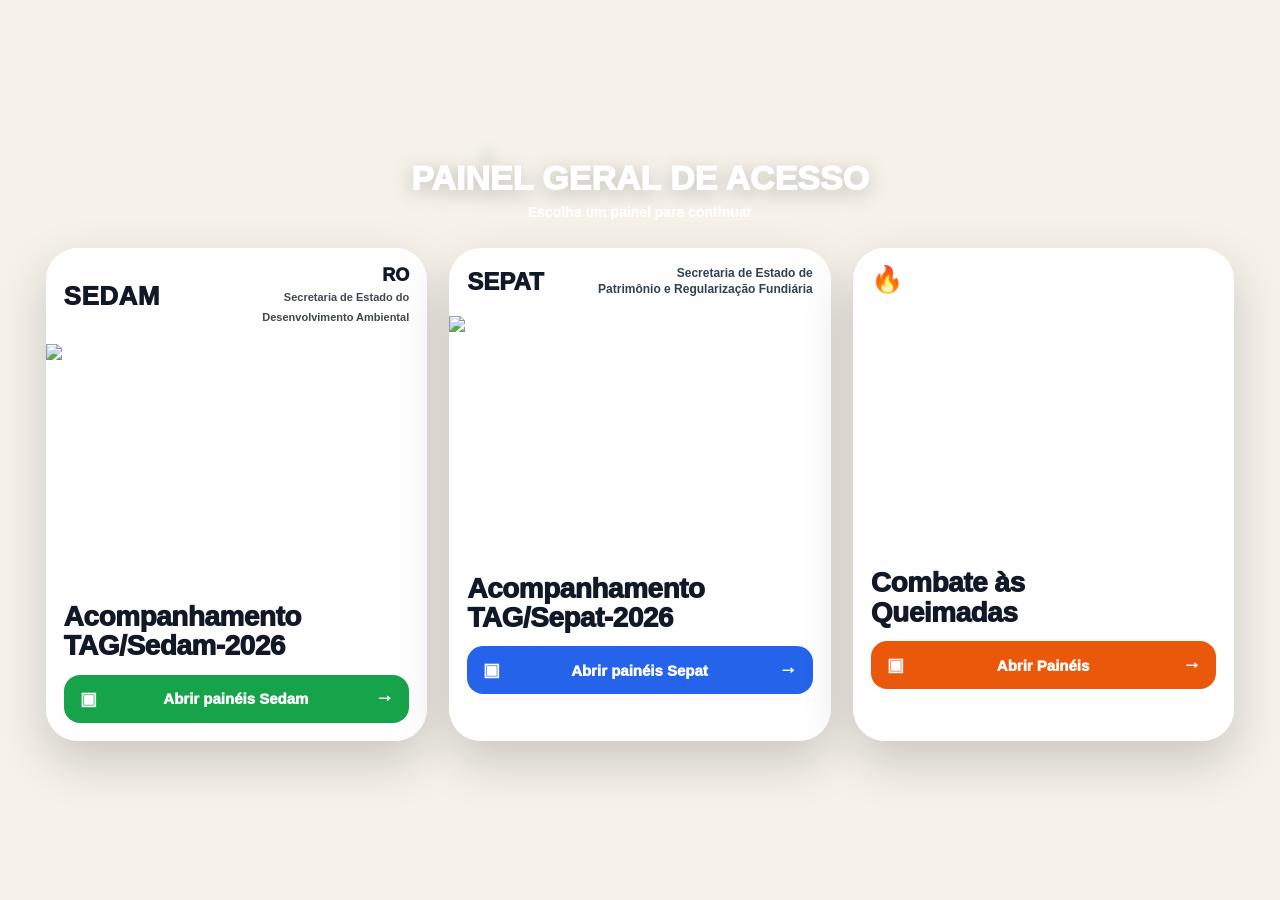
==== index.html @ 01a1ebaf "Update index.html" ====
<!DOCTYPE html>
<html lang="pt-BR">
<head>
<meta charset="UTF-8">
<meta name="viewport" content="width=device-width,initial-scale=1.0">
<link rel="icon" href="data:,">
<title>Painel de Acompanhamento TAGs/Sedam e Sepat 2026</title>
<link rel="icon" href="/tags/assets/bg-monitoramento.png">
<link rel="stylesheet" href="./css/tailwind.min.css">
<link rel="stylesheet" href="./css/style.css?v=6">

<script src="https://cdn.jsdelivr.net/npm/@supabase/supabase-js@2"></script>
<script src="https://cdn.jsdelivr.net/npm/chart.js"></script>
<script src="https://cdnjs.cloudflare.com/ajax/libs/jspdf/2.5.1/jspdf.umd.min.js"></script>
<script src="https://cdnjs.cloudflare.com/ajax/libs/jspdf-autotable/3.5.28/jspdf.plugin.autotable.min.js"></script>
<script src="https://cdn.jsdelivr.net/npm/chartjs-plugin-datalabels@2.0.0"></script>
<script src="config.js"></script>

<link rel="manifest" href="../manifest.json">
<meta name="theme-color" content="#0f172a">
<meta name="mobile-web-app-capable" content="yes">
<meta name="apple-mobile-web-app-capable" content="yes">
<meta name="apple-mobile-web-app-status-bar-style" content="black">
<meta name="apple-mobile-web-app-title" content="Queimadas">
<link rel="apple-touch-icon" href="../img/icon-192.png">
  
</head>
<body class="p-2 md:p-4">
<img src="assets/bandeira-ro.png" id="bandeiraFlutuante">
<!--=========================================================
000 PAINEL GERAL DE ACESSO
=========================================================-->
<section id="painel-geral-acesso" class="painel-geral-acesso">
<div class="painel-geral-overlay"></div>
<div class="painel-geral-conteudo">
<div class="painel-geral-titulo">PAINEL GERAL DE ACESSO</div>
<div class="painel-geral-subtitulo">Escolha um painel para continuar</div>
<div class="painel-geral-grid">
<div class="painel-card painel-card-sedam" onclick="abrirPainelSedam()">
<div class="painel-card-topo painel-topo-sedam">
<div class="painel-logo-texto">SEDAM</div>
<div class="painel-logo-ro">RO<br><span>Secretaria de Estado do<br>Desenvolvimento Ambiental</span></div>
</div>
<div class="painel-card-img">
<img src="assets/sedam-card.png" class="painel-img-unificada">
</div>
<div class="painel-card-base">
<div class="painel-card-titulo sedam-cor">Acompanhamento<br>TAG/Sedam-2026</div>
<button class="painel-card-btn btn-sedam"><span>▣</span><strong>Abrir painéis Sedam</strong><b>→</b></button>
</div>
</div>
<div class="painel-card painel-card-sepat" onclick="abrirPainelSepat()">
<div class="painel-card-topo painel-topo-sepat">
<div class="painel-logo-sepat">SEPAT</div>
<div class="painel-logo-sub">Secretaria de Estado de<br>Patrimônio e Regularização Fundiária</div>
</div>
<div class="painel-card-img">
<img src="assets/sepat-card.png" class="painel-img-unificada">
</div>
<div class="painel-card-base">
<div class="painel-card-titulo sepat-cor">Acompanhamento<br>TAG/Sepat-2026</div>
<button class="painel-card-btn btn-sepat"><span>▣</span><strong>Abrir painéis Sepat</strong><b>→</b></button>
</div>
</div>
<div class="painel-card painel-card-queimadas" onclick="abrirPainelQueimadas()">
<div class="painel-card-topo painel-topo-queimadas">
<div class="painel-logo-fogo">🔥</div>
</div>
<div class="painel-card-img painel-img-queimadas"></div>
<div class="painel-card-base">
<div class="painel-card-titulo queimadas-cor">Combate às<br>Queimadas</div>
<button class="painel-card-btn btn-queimadas"><span>▣</span><strong>Abrir Painéis</strong><b>→</b></button>
</div>
</div>
</div>
</div>
</section>
  
<!-- 001 LOGIN -->
<div id="login-screen" class="min-h-screen flex items-center justify-center">

<div class="login-card-sedam-img">

<img src="assets/sedam-card.png" class="login-img-unificada">

<div class="login-actions-sedam">

<input type="text" id="u" placeholder="Usuário" class="w-full p-3 mb-3 bg-slate-800 rounded-lg text-white text-sm">

<input type="password" id="p" placeholder="Senha" class="w-full p-3 mb-4 bg-slate-800 rounded-lg text-white text-sm">

<button onclick="login()" class="w-full bg-blue-600 hover:bg-blue-700 py-3 rounded-xl font-bold text-sm">
ACESSAR PAINEL
</button>
<button onclick="voltarPainelGeral()" class="w-full bg-slate-700 hover:bg-slate-800 py-3 rounded-xl font-bold text-sm text-white">
← Voltar ao Painel Geral
</button>
</div>

</div>

</div>

<!-- 002 DASHBOARD -->
<div id="dashboard" class="hidden">
<header class="topo-sedam-modern">

<div class="topo-esquerda-sedam">

<div>
<h1 class="titulo-sedam-modern">
Painel de Acompanhamento TAG/Sedam 2026
</h1>

<div id="user-info" class="usuario-sedam-modern"></div>
</div>

</div>

<div class="topo-direita-sedam">

<div class="mini-kpis-sedam">

<div class="mini-kpi-sedam azul">
<span id="topTotalItens">0</span>
<small>ITENS</small>
</div>

<div class="mini-kpi-sedam verde">
<span id="topTotalSubitens">0</span>
<small>SUBITENS</small>
</div>

</div>

<div class="media-topo-sedam">
<div>MÉDIA GERAL TAG</div>
<strong id="total-geral">0%</strong>
</div>

<button id="btnBackupSedam" style="flex-shrink:0" class="btn-topo-sedam hidden" onclick="backupSedam()">
BACKUP Sedam
</button>

<div id="btn-monitoramento" style="display:none;flex-shrink:0">
<a href="https://projetosetags.github.io/tags/monitoramento/monitoramento.html" target="_blank" class="btn-topo-sedam">
<span>📊</span>
<span>Monitoramento</span>
</a>
</div>

<button onclick="logout()" class="btn-topo-sedam sair">
Sair
</button>

</div>

</header>

<!-- 003 MENU -->
<nav class="grid grid-cols-2 sm:grid-cols-2 md:grid-cols-3 lg:grid-cols-4 xl:grid-cols-5 2xl:grid-cols-7 gap-3 mb-4">

<button onclick="switchTab('dashboard')" id="tab-dashboard" class="tab-btn flex flex-col items-center justify-center rounded-2xl p-3 min-h-[82px] bg-white/90 border border-[#e5d6c3] shadow-[0_4px_14px_rgba(0,0,0,0.08)] hover:scale-[1.01] transition-all duration-300">
<div class="text-2xl mb-1">📈</div>
<div class="text-[11px] font-black tracking-wide uppercase text-[#6e5a45] text-center leading-tight">Dashboard</div>
</button>
  
<button onclick="switchTab('resumo')" id="tab-resumo" class="tab-btn tab-active">
<div>📊</div>
<div>Resumo</div>
</button>

<button onclick="switchTab('mensal')" id="tab-mensal" class="tab-btn">
<div>📑</div>
<div>Dados p/Monitoramento</div>
</button>

<button onclick="switchTab('analise')" id="tab-analise" class="tab-btn">
<div>📈</div>
<div>Gráficos</div>
</button>

<button onclick="switchTab('concluidos')" id="tab-concluidos" class="tab-btn">
<div>🏆</div>
<div>100% Cumpridos</div>
</button>

<button id="tab-perfis" onclick="switchTab('perfis')" class="tab-btn hidden">
<div>👥</div>
<div>Perfis Sedam</div>
</button>

<button id="tab-tcero" onclick="switchTab('tcero')" class="tab-btn hidden">
<div>🛡️</div>
<div>Perfis TCE-RO</div>
</button>

<button id="tab-usuarios" onclick="switchTab('usuarios')" class="tab-btn hidden">
<div>👤</div>
<div>Usuários Sedam</div>
</button>

</nav>

<!-- 004 DASHBOARD -->
<div id="view-dashboard" class="tab-view hidden">
<div class="flex justify-end items-center gap-2 mb-4 flex-wrap">
<button onclick="gerarPDFDashboard()" class="text-xs bg-red-600 hover:bg-red-700 text-white px-4 py-2 rounded-2xl font-black shadow inline-flex items-center justify-center">
📄 PDF
</button>
<button id="btnWordDashboard" onclick="gerarWordDashboard()" class="hidden text-xs bg-blue-700 hover:bg-blue-800 text-white px-4 py-2 rounded-2xl font-black shadow inline-flex items-center justify-center">
📝 WORD
</button>
</div>
<div class="grid grid-cols-1 sm:grid-cols-2 md:grid-cols-3 xl:grid-cols-4 2xl:grid-cols-7 gap-3 mb-4">

<div id="cardMediaGeral" class="bg-white/90 rounded-3xl p-5 shadow border border-emerald-100">
<div class="text-[11px] font-black text-slate-500 uppercase tracking-wide">Média Geral</div>
<div id="dashboardMediaGeral" class="text-[46px] font-black text-emerald-500 leading-none mt-1">0%</div>
<div class="text-[12px] font-bold text-slate-600 mt-2">Desempenho consolidado</div>
</div>

<div id="cardTotalItens" class="bg-white/90 rounded-3xl p-5 shadow border border-blue-100">
<div class="text-[11px] font-black text-slate-500 uppercase tracking-wide">Itens</div>
<div id="dashboardTotalItensCard" class="text-[46px] font-black text-blue-500 leading-none mt-1">0</div>
<div class="text-[12px] font-bold text-slate-600 mt-2">Itens monitorados</div>
</div>

<div id="cardTotalSubitens" class="bg-white/90 rounded-3xl p-5 shadow border border-violet-100">
<div class="text-[11px] font-black text-slate-500 uppercase tracking-wide">Subitens</div>
<div id="dashboardTotalSubitensCard" class="text-[46px] font-black text-violet-500 leading-none mt-1">0</div>
<div class="text-[12px] font-bold text-slate-600 mt-2">Subitens cadastrados</div>
</div>

<div id="cardCumpridos" class="bg-white/90 rounded-3xl p-5 shadow border border-green-100">
<div class="text-[11px] font-black text-slate-500 uppercase tracking-wide">100%</div>
<div id="dashboardCumpridos" class="text-[46px] font-black text-green-500 leading-none mt-1">0</div>
<div class="text-[12px] font-bold text-slate-600 mt-2">Cumpridos</div>
</div>

<div id="cardCriticos" class="bg-white/90 rounded-3xl p-5 shadow border border-red-100">
<div class="text-[11px] font-black text-slate-500 uppercase tracking-wide">Críticos</div>
<div id="dashboardCriticos" class="text-[46px] font-black text-red-500 leading-none mt-1">0</div>
<div class="text-[12px] font-bold text-slate-600 mt-2">Abaixo de 30%</div>
</div>

<div id="cardAndamento" class="bg-white/90 rounded-3xl p-5 shadow border border-orange-100">
<div class="text-[11px] font-black text-slate-500 uppercase tracking-wide">Execução</div>
<div id="dashboardAndamento" class="text-[46px] font-black text-orange-500 leading-none mt-1">0</div>
<div class="text-[12px] font-bold text-slate-600 mt-2">Em andamento</div>
</div>

<div id="cardPendentes" class="bg-white/90 rounded-3xl p-5 shadow border border-slate-200">
<div class="text-[11px] font-black text-slate-500 uppercase tracking-wide">Pendentes</div>
<div id="dashPendentes" class="text-[46px] font-black text-slate-400 leading-none mt-1">0</div>
<div class="text-[12px] font-bold text-slate-600 mt-2">Não iniciados</div>
</div>

</div>

<div class="grid grid-cols-1 lg:grid-cols-3 gap-4">

<div class="bg-white/90 rounded-3xl p-5 shadow border border-slate-100">
<div class="flex items-center justify-between mb-3">
<h3 class="text-[13px] font-black uppercase tracking-wide text-slate-700">
Desempenho por Item
</h3>
<div class="text-[10px] font-black text-emerald-500 uppercase">
Atualizado
</div>
</div>
<div class="chart-container">
<canvas id="graficoDashboardItens"></canvas>
</div>
</div>

<div class="bg-white/90 rounded-3xl p-5 shadow border border-slate-100">
<div class="flex items-center justify-between mb-3">
<h3 class="text-[13px] font-black uppercase tracking-wide text-slate-700">
Evolução Mensal
</h3>
<div class="text-[10px] font-black text-blue-500 uppercase">
Média Geral
</div>
</div>
<div class="chart-container">
<canvas id="graficoDashboardLinha"></canvas>
</div>
</div>

<div class="bg-white/90 rounded-3xl p-5 shadow border border-slate-100">
<div class="flex items-center justify-between mb-3">
<h3 class="text-[13px] font-black uppercase tracking-wide text-slate-700">
Distribuição
</h3>
<div class="text-[10px] font-black text-violet-500 uppercase">
Subitens
</div>
</div>
<div class="chart-container">
<canvas id="graficoDashboardPizza"></canvas>
</div>
</div>

</div>

<div class="mt-4 bg-blue-50 border border-blue-200 rounded-2xl p-4 text-[12px] font-semibold text-slate-700 leading-relaxed">
As informações constantes neste painel possuem caráter preliminar e informativo, baseadas nos dados declarados até o momento pelos jurisdicionados envolvidos no monitoramento do TAG SEDAM 2026.
</div>

</div>

<!-- 005 RESUMO -->
<div id="view-resumo" class="tab-view">

<div class="barra-topo-resumo">

<div class="box-pesquisa-resumo">

<input
id="buscaResumo"
type="text"
placeholder="Pesquisar..."
oninput="renderResumo()"
class="input-busca-resumo">

</div>

<div class="acoes-topo-resumo">

<div class="flex flex-wrap gap-2 items-center">

<button
onclick="
window.modoResumo='item';
this.classList.add('ativo-resumo');
document.getElementById('btnModoSubitem').classList.remove('ativo-resumo');
renderResumo();
"
id="btnModoItem"
class="btn-modo-resumo">
ITEM
</button>

<button
onclick="
window.modoResumo='subitem';
this.classList.add('ativo-resumo');
document.getElementById('btnModoItem').classList.remove('ativo-resumo');
renderResumo();
"
id="btnModoSubitem"
class="btn-modo-resumo ativo-resumo">
SUBITEM
</button>

<button
onclick="gerarPDFResumo()"
class="btn-pdf-resumo">
PDF RESUMO
</button>

<button
id="btnWordResumo"
onclick="gerarWordResumo()"
class="btn-word-resumo">
WORD RESUMO
</button>
</div>
<div class="ml-auto flex items-center">
<label class="check-ocultar-resumo">
<input
type="checkbox"
id="ocultar100Resumo"
onchange="toggleOcultarResumo()">
OCULTAR 100%
</label>
</div>
</div>
<div id="cards-container"
class="grid grid-cols-1 sm:grid-cols-2 md:grid-cols-3 lg:grid-cols-4 xl:grid-cols-5 2xl:grid-cols-6 gap-3">
</div>
</div>
</div>

<!-- 006 MONITORAMENTO -->
<div id="view-mensal" class="tab-view hidden">
<div id="view-mensal-filtros" class="flex flex-wrap gap-2 mb-3 items-center justify-between">
<div id="boxModoResumoMensal" class="flex flex-wrap gap-2 items-center">
<button onclick="modoTabela='item';renderTable()" id="btnModoItemMensal" class="text-xs bg-amber-500 hover:bg-amber-400 text-white px-4 py-2 rounded-2xl font-black shadow inline-flex items-center">
ITEM
</button>
<button onclick="modoTabela='subitem';renderTable()" id="btnModoSubitemMensal" class="text-xs bg-blue-500 hover:bg-blue-400 text-white px-4 py-2 rounded-2xl font-black shadow inline-flex items-center">
SUBITEM
</button>
</div>
<div class="flex justify-end items-center gap-2 ml-auto flex-wrap w-full md:w-auto">
<input
id="dataInicioMensal"
type="date"
onchange="aplicarFiltroData()"
class="text-xs bg-white border border-slate-300 text-slate-800 px-4 py-2 rounded-2xl shadow-sm font-bold min-w-[170px]"
>
<input
id="dataFimMensal"
type="date"
onchange="aplicarFiltroData()"
class="text-xs bg-white border border-slate-300 text-slate-800 px-4 py-2 rounded-2xl shadow-sm font-bold min-w-[170px]"
>
<button onclick="gerarPDFMonitoramento()" class="text-xs bg-red-600 hover:bg-red-700 text-white px-4 py-2 rounded-2xl font-black shadow inline-flex items-center justify-center">
📄 PDF
</button>
<button onclick="gerarPDFMonitoramento(true)" class="text-xs bg-emerald-600 hover:bg-emerald-700 text-white px-4 py-2 rounded-2xl font-black shadow inline-flex items-center justify-center">
✅ PDF 100%
</button>
<button id="btnWordMonitoramento" onclick="gerarWordMonitoramento()" class="hidden text-xs bg-blue-700 hover:bg-blue-800 text-white px-4 py-2 rounded-2xl font-black shadow inline-flex items-center justify-center">
📝 WORD
</button>
<button type="button" onclick="toggleOcultarConcluidos()" class="text-xs bg-slate-700 hover:bg-slate-800 text-white px-5 py-2 rounded-2xl font-black shadow inline-flex items-center justify-center whitespace-nowrap min-w-[170px]">
OCULTAR 100%
</button>
<button id="btnOcultarCabecalho" type="button" onclick="toggleCabecalhoMonitoramento()" class="text-xs bg-slate-700 hover:bg-slate-800 text-white px-5 py-2 rounded-2xl font-black shadow inline-flex items-center justify-center">
OCULTAR CABEÇALHO
</button>
<button type="button" onclick="restaurarColunasMonitoramento()" class="text-xs bg-emerald-600 hover:bg-emerald-700 text-white px-5 py-2 rounded-2xl font-black shadow inline-flex items-center justify-center">
RESTAURAR COLUNAS
</button>
</div>
</div>
<button id="btn-voltar" onclick="fecharDrill()" style="display:none" class="mb-2 text-xs bg-red-600 px-2 py-1 rounded">
← VOLTAR
</button>
<div class="bg-slate-900/40 rounded-xl border border-white/5 overflow-x-auto">
<table class="w-full text-left border-collapse min-w-full">
<thead id="theadMonitoramento"></thead>
<tbody id="table-body" class="text-[10px]"></tbody>
</table>
</div>
</div>
<!-- 007 ANALISE -->
<div id="view-analise" class="tab-view hidden">

<select id="tipoGrafico" class="hidden">

<option value="subitem" selected>
POR SUBITEM
</option>

</select>
<div class="flex justify-between items-center mb-3 gap-2 flex-wrap">
<button onclick="gerarPDFGraficos()" class="text-xs bg-red-600 hover:bg-red-700 text-white px-4 py-2 rounded-2xl font-black shadow inline-flex items-center justify-center">
📄 PDF Gráficos
</button>
<button id="btnWordGraficos" onclick="gerarWordGraficos()" class="hidden text-xs bg-blue-700 hover:bg-blue-800 text-white px-4 py-2 rounded-2xl font-black shadow inline-flex items-center justify-center">
📝 WORD Gráficos
</button>
</div>
<div class="grid grid-cols-1 md:grid-cols-2 gap-3 mb-3">
<select id="filtroItem" class="bg-slate-800 p-2 rounded text-sm"></select>
<select id="filtroSubitem" class="bg-slate-800 p-2 rounded text-sm"></select>
</div>

<div class="bg-slate-900/40 p-4 rounded-xl mb-4">

<canvas id="chartMaster"></canvas>

<div id="descSubitem"></div>

</div>

<div id="ranking" class="mt-6 text-xs"></div>

</div>

<!-- 008 CONCLUIDOS -->
<div id="view-concluidos" class="tab-view hidden">
<div class="flex justify-end mb-3 gap-2 flex-wrap">
<button onclick="gerarPDFCumpridos()" class="text-xs bg-red-600 hover:bg-red-700 text-white px-4 py-2 rounded-2xl font-black shadow inline-flex items-center justify-center">
📄 PDF
</button>
<button id="btnWordConcluidos" onclick="gerarWordCumpridos()" class="hidden text-xs bg-blue-700 hover:bg-blue-800 text-white px-4 py-2 rounded-2xl font-black shadow inline-flex items-center justify-center">
📝 WORD
</button>
</div>
<div id="concluidos-container" class="grid grid-cols-2 sm:grid-cols-3 md:grid-cols-4 lg:grid-cols-6 xl:grid-cols-8 2xl:grid-cols-10 gap-2 mb-8"></div>
<div class="bg-slate-900/40 p-6 rounded-xl border border-emerald-500/20">

<h3 style="font-size:22px;font-weight:900;color:#000000;margin-bottom:18px;text-transform:uppercase;">
Descrição das Ações Cumpridas (100%)
</h3>

<div id="concluidos-list" class="space-y-2 text-[10px] text-slate-400"></div>

</div>

</div>

<!-- 010 PERFIS -->
<div id="view-perfis" class="tab-view hidden">
<div id="boxCadastroPerfis" class="hidden flex-wrap gap-2 mb-4 bg-white/70 rounded-3xl p-4 shadow-[0_4px_18px_rgba(0,0,0,.08)]">
<input id="pf_nome" placeholder="Nome Completo" class="px-4 py-3 rounded-2xl border border-slate-200 outline-none text-[13px] font-bold min-w-[240px]">
<input id="pf_user" placeholder="Usuário" class="px-4 py-3 rounded-2xl border border-slate-200 outline-none text-[13px] font-bold min-w-[140px]">
<input id="pf_senha" placeholder="Senha" class="px-4 py-3 rounded-2xl border border-slate-200 outline-none text-[13px] font-bold min-w-[140px]">
<input id="pf_cargo" placeholder="Cargo" class="px-4 py-3 rounded-2xl border border-slate-200 outline-none text-[13px] font-bold min-w-[260px]">

<select id="pf_nivel" class="px-4 py-3 rounded-2xl border border-slate-200 outline-none text-[13px] font-black">
<option value="1">Nível 1</option>
<option value="2">Nível 2</option>
<option value="3">Nível 3</option>
<option value="4" selected>Nível 4</option>
</select>

<button id="btnInserirPerfil" onclick="salvarNovoPerfil()" class="bg-violet-600 hover:bg-violet-700 text-white px-6 py-3 rounded-2xl text-[11px] font-black shadow">
INSERIR
</button>

</div>

<div id="listaPerfis"></div>
</div>

<!-- 011 TCERO -->
<div id="view-tcero" class="tab-view hidden">
<div id="boxCadastroTCERO" class="hidden flex-wrap gap-2 mb-4 bg-white/70 rounded-3xl p-4 shadow-[0_4px_18px_rgba(0,0,0,.08)]">
<input id="tc_nome" placeholder="Nome Completo" class="px-4 py-3 rounded-2xl border border-slate-200 outline-none text-[13px] font-bold min-w-[240px]">
<input id="tc_user" placeholder="Usuário" class="px-4 py-3 rounded-2xl border border-slate-200 outline-none text-[13px] font-bold min-w-[140px]">
<input id="tc_senha" placeholder="Senha" class="px-4 py-3 rounded-2xl border border-slate-200 outline-none text-[13px] font-bold min-w-[140px]">
<input id="tc_cargo" placeholder="Cargo" class="px-4 py-3 rounded-2xl border border-slate-200 outline-none text-[13px] font-bold min-w-[260px]">
<select id="tc_nivel" class="px-4 py-3 rounded-2xl border border-slate-200 outline-none text-[13px] font-black">
<option value="1">Nível 1</option>
<option value="2">Nível 2</option>
<option value="3">Nível 3</option>
<option value="4" selected>Nível 4</option>
</select>

<select id="tc_pdf" class="px-4 py-3 rounded-2xl border border-slate-200 outline-none text-[13px] font-black">
<option value="true">COM PDF</option>
<option value="false">SEM PDF</option>
</select>
<button id="btnInserirTCERO" onclick="salvarNovoTCERO()" class="bg-violet-600 hover:bg-violet-700 text-white px-6 py-3 rounded-2xl text-[11px] font-black shadow">
INSERIR
</button>
</div>
<div id="listaTCERO"></div>
</div>

<!-- 012 USUARIOS -->
<div id="view-usuarios" class="tab-view hidden">
<div id="listaUsuarios"></div>
</div>

</div>

<script src="./js/utils.js"></script>
<script src="./js/sedam-core.js"></script>
<script src="./js/sedam-monitoramento.js"></script>
<script src="./js/sedam-graficos.js"></script>
<script src="./js/sedam-pdf.js"></script>
<script src="./js/tcero.js"></script>

<div id="modalResumo" class="hidden fixed inset-0 z-[9999] bg-black/70 items-center justify-center p-3">
<div class="bg-slate-200 w-full max-w-5xl rounded-3xl overflow-auto max-h-[92vh] shadow-2xl">

<div class="flex items-center justify-between p-4 border-b border-slate-300 sticky top-0 bg-slate-100">
<div class="text-lg font-black text-blue-900">
DETALHAMENTO DO SUBITEM
</div>

<button onclick="fecharModalResumo()" class="bg-red-600 hover:bg-red-700 text-white px-4 py-2 rounded-xl text-xs font-black">
FECHAR
</button>
</div>

<div id="conteudoResumo" class="p-4">
</div>

</div>
</div>

<script>

function aplicarAcessoMonitoramento(){
let btn=document.getElementById('btn-monitoramento')
if(!btn)return
let username=(userP?.username||'').toLowerCase().trim()
let nome=(userP?.nome_completo||'').toLowerCase().trim()
const usuariosPermitidos=[
'manoel',
'jane'
]
const liberado=
usuariosPermitidos.includes(username)||
nome.includes('manoel')||
nome.includes('jane')
if(liberado){
btn.style.display='flex'
btn.style.alignItems='center'
}else{
btn.style.display='none'
}
}


</script>
<script>
if('serviceWorker' in navigator){
navigator.serviceWorker.register('../sw.js');
}
</script>
</body>
</html>
---- css/style.css ----
/*=========================================================
001 BASE GERAL
=========================================================*/
*{box-sizing:border-box}
html,body{margin:0;padding:0;overflow-x:hidden;font-family:'Inter',sans-serif;background:#f5f0e6;color:#000}
body:not(.login-bg){background:#f5f0e6!important}
.hidden{display:none!important}
button,input,select,textarea{font-family:inherit}
canvas{display:block!important;visibility:visible!important;opacity:1!important;max-width:100%!important}
/*=========================================================
002 LOGIN SEDAM
=========================================================*/
body.login-bg{background:url('../assets/portovelho.png') center center/cover no-repeat fixed!important;filter:contrast(1.12) saturate(1.15) brightness(1.02)}
body.login-bg::before{content:"";position:fixed;inset:0;background:linear-gradient(to bottom,rgba(255,255,255,.08),rgba(255,255,255,.14));z-index:0}
#login-screen.hidden,#login-screen[style*="display: none"]{display:none!important;height:0!important;min-height:0!important;padding:0!important;margin:0!important;overflow:hidden!important}
.bg-slate-900\/70{background:rgba(255,255,255,.84)!important;border:1px solid rgba(0,0,0,.08)!important;backdrop-filter:blur(10px)!important;box-shadow:0 10px 40px rgba(0,0,0,.18)!important}
.bg-slate-800{background:#efe5d8!important;color:#4b4038!important}
.text-white,.text-slate-300,.text-blue-400,.text-yellow-400,.text-emerald-400{color:#000!important}
.border-white\/10{border-color:rgba(120,102,84,.08)!important}
.border-white\/5{border-color:rgba(120,102,84,.05)!important}
/*=========================================================
003 DASHBOARD BASE
=========================================================*/
#dashboard{position:relative!important;z-index:1!important;width:100%!important;padding:10px!important;overflow:visible!important}
/*=========================================================
004 BANDEIRA FLUTUANTE
=========================================================*/
#bandeiraFlutuante{position:fixed;top:145px;left:50%;width:320px;opacity:.28;z-index:0;pointer-events:none;transform:translateX(-50%);transform-origin:left center;animation:bandeiraRealista 8s ease-in-out infinite;filter:drop-shadow(0 10px 18px rgba(0,0,0,.16))}
body.login-bg #bandeiraFlutuante{display:block!important}
@keyframes bandeiraRealista{
0%{transform:translateX(-50%) perspective(1800px) rotateY(0deg)}
10%{transform:translateX(-50%) perspective(1800px) rotateY(-2deg)}
20%{transform:translateX(-50%) perspective(1800px) rotateY(1.5deg)}
30%{transform:translateX(-50%) perspective(1800px) rotateY(-3deg)}
40%{transform:translateX(-50%) perspective(1800px) rotateY(2deg)}
50%{transform:translateX(-50%) perspective(1800px) rotateY(-2.5deg)}
60%{transform:translateX(-50%) perspective(1800px) rotateY(1.5deg)}
70%{transform:translateX(-50%) perspective(1800px) rotateY(-2deg)}
80%{transform:translateX(-50%) perspective(1800px) rotateY(1deg)}
90%{transform:translateX(-50%) perspective(1800px) rotateY(-1.5deg)}
100%{transform:translateX(-50%) perspective(1800px) rotateY(0deg)}
}
/*=========================================================
005 TOPO SEDAM
=========================================================*/
.topo-sedam-modern{position:sticky;top:0;z-index:50;min-height:84px;padding:14px 22px;display:flex;align-items:center;justify-content:space-between;background:linear-gradient(135deg,#15803d,#22c55e);border-bottom:1px solid rgba(255,255,255,.18);box-shadow:0 12px 30px rgba(22,163,74,.22);color:#fff}
.topo-esquerda-sedam{display:flex;flex-direction:column;justify-content:center}
.titulo-sedam-modern{margin:0;font-size:22px;font-weight:1000;letter-spacing:1px;line-height:1.1;color:#fff}
.usuario-sedam-modern{margin-top:4px;font-size:11px;font-weight:800;color:#fff;opacity:.94;text-transform:uppercase}
.topo-direita-sedam{display:flex;align-items:center;justify-content:flex-end;gap:12px;flex-wrap:nowrap;margin-left:auto}
/*=========================================================
006 MINI KPIS TOPO
=========================================================*/
.mini-kpis-sedam{display:flex;align-items:center;gap:8px;margin-right:12px}
.mini-kpi-sedam{min-width:84px;height:48px;padding:4px 10px;border-radius:14px;display:flex;flex-direction:column;align-items:center;justify-content:center;color:#fff;font-weight:1000;box-shadow:0 6px 18px rgba(0,0,0,.12)}
.mini-kpi-sedam span{font-size:18px;line-height:1;font-weight:1000}
.mini-kpi-sedam small{margin-top:2px;font-size:9px;font-weight:1000;letter-spacing:.5px}
.mini-kpi-sedam.azul{background:linear-gradient(135deg,#2563eb,#38bdf8)}
.mini-kpi-sedam.verde{background:linear-gradient(135deg,#16a34a,#4ade80)}

.media-topo-sedam{display:flex;flex-direction:column;align-items:center;justify-content:center;padding:0 10px}
.media-topo-sedam div{font-size:9px;font-weight:1000;line-height:1;color:#fff}
.media-topo-sedam strong{margin-top:2px;font-size:28px;font-weight:1000;line-height:1;color:#fff}
/*=========================================================
007 BOTÕES TOPO
=========================================================*/
.btn-topo-sedam{height:40px;padding:8px 13px;border-radius:12px;border:1px solid rgba(255,255,255,.45);background:rgba(255,255,255,.14);color:#fff;font-size:11px;font-weight:1000;cursor:pointer;transition:.2s ease;display:flex;align-items:center;justify-content:center;gap:6px;text-decoration:none}
.btn-topo-sedam:hover{background:rgba(255,255,255,.24);transform:translateY(-1px)}
.btn-topo-sedam.sair{background:rgba(127,29,29,.35)}
/*=========================================================
008 TABS NAVEGAÇÃO
=========================================================*/
nav{display:flex!important;flex-wrap:nowrap!important;align-items:center!important;justify-content:space-between!important;gap:10px!important;overflow-x:auto!important;padding:4px 0!important}
.tab-btn{flex:1 1 0!important;max-width:180px!important;min-width:120px!important;min-height:68px!important;padding:.65rem!important;border-radius:18px!important;border:1px solid rgba(255,255,255,.55)!important;background:rgba(255,255,255,.88)!important;color:#6e563d!important;font-size:.68rem!important;font-weight:900!important;text-transform:uppercase!important;display:flex!important;flex-direction:column!important;align-items:center!important;justify-content:center!important;gap:3px!important;position:relative!important;overflow:hidden!important;backdrop-filter:blur(18px)!important;box-shadow:0 4px 12px rgba(0,0,0,.06)!important;transition:.22s ease!important}
.tab-btn:hover{transform:translateY(-2px)!important;box-shadow:0 10px 20px rgba(15,23,42,.10)!important}
.tab-btn::before{content:"";position:absolute;top:0;left:0;width:100%;height:48%;background:linear-gradient(to bottom,rgba(255,255,255,.42),transparent)}
.tab-btn div:first-child{font-size:18px!important;line-height:1!important}
.tab-btn div:last-child{font-size:9px!important;font-weight:900!important;line-height:1!important;color:#6b5338!important;text-align:center!important}
.tab-active{background:linear-gradient(180deg,rgba(255,248,238,.98),rgba(239,223,198,.94))!important;color:#8a6230!important;border:1px solid rgba(205,164,104,.42)!important;box-shadow:0 12px 24px rgba(176,128,64,.14)!important;transform:translateY(-1px)!important}
/*=========================================================
009 DASHBOARD KPIS
=========================================================*/
#view-dashboard{width:100%;max-width:100%;padding:10px 14px 20px 14px;overflow-x:hidden}
#view-dashboard .grid{gap:14px!important}
#view-dashboard .bg-white\/80,#view-dashboard .bg-white{background:rgba(255,255,255,.82)!important;border:1px solid rgba(0,0,0,.05)!important;border-radius:22px!important;box-shadow:0 4px 18px rgba(0,0,0,.06)!important;backdrop-filter:blur(10px)!important}
#view-dashboard h2{font-size:28px!important;font-weight:900!important;color:#0f172a!important;line-height:1!important}
#view-dashboard h3{margin-bottom:10px!important;font-size:14px!important;font-weight:900!important;text-transform:uppercase!important;color:#111827!important;line-height:1.1!important}

.card-kpi{display:flex!important;align-items:center!important;justify-content:space-between!important;min-height:110px!important;padding:18px!important;background:#fff!important;border-radius:22px!important;border:1px solid rgba(0,0,0,.05)!important;box-shadow:0 4px 18px rgba(0,0,0,.05)!important}
.card-kpi .icone{width:54px!important;height:54px!important;border-radius:16px!important;display:flex!important;align-items:center!important;justify-content:center!important;font-size:24px!important;font-weight:900!important}
.card-kpi .valor{font-size:38px!important;font-weight:900!important;line-height:1!important}
.card-kpi .titulo{margin-bottom:6px!important;font-size:13px!important;font-weight:900!important;text-transform:uppercase!important;color:#0f172a!important}
.card-kpi .sub{font-size:11px!important;font-weight:700!important;color:#475569!important}
/*=========================================================
010 GRÁFICOS
=========================================================*/
.tab-content{display:none!important;width:100%!important}
.tab-content.active{display:block!important;width:100%!important;animation:fadePainel .25s ease}

@keyframes fadePainel{
from{opacity:.4;transform:translateY(6px)}
to{opacity:1;transform:translateY(0)}
}

.graficos-grid,.chart-container,.grafico-card,.box-chart{
display:grid!important;
visibility:visible!important;
opacity:1!important;
width:100%!important;
height:260px!important;
min-height:260px!important;
max-height:260px!important;
overflow:visible!important;
position:relative!important;
z-index:1!important;
}

.grafico-card canvas,
.box-chart canvas,
.chart-container canvas,
#graficoResumo,
#graficoMonitoramento,
#graficoGeral,
#graficoLinha,
#graficoPizza,
#graficoBarras{
display:block!important;
visibility:visible!important;
opacity:1!important;
width:100%!important;
height:220px!important;
min-height:220px!important;
max-height:220px!important;
object-fit:contain!important;
}

#analise,
#graficos,
#graficoResumo,
#graficoGeral,
#graficoMonitoramento,
canvas{
display:block!important;
visibility:visible!important;
opacity:1!important;
}

/*=========================================================
011 TABELAS
=========================================================*/
table{
width:100%!important;
border-collapse:collapse!important;
background:#ffffff!important;
border-radius:16px!important;
overflow:hidden!important;
}

th{
background:#f8fafc!important;
color:#0f172a!important;
font-size:11px!important;
font-weight:900!important;
padding:10px 8px!important;
border-bottom:1px solid rgba(0,0,0,.05)!important;
text-transform:uppercase!important;
}

td{
padding:9px 8px!important;
font-size:11px!important;
font-weight:700!important;
color:#1e293b!important;
border-bottom:1px solid rgba(0,0,0,.04)!important;
}

tr{
position:relative!important;
z-index:1!important;
}

.tr-hover:hover{
background:rgba(160,140,120,.08)!important;
}

.row-100{
background:rgba(150,180,140,.15)!important;
color:#4b6b4b!important;
font-weight:700!important;
}

/*=========================================================
012 TDs ESPECÍFICOS
=========================================================*/
.td-mes{
font-size:12px!important;
font-weight:700!important;
text-align:center!important;
}

.td-mes-strong{
font-size:16px!important;
font-weight:900!important;
text-align:center!important;
}

.td-total{
font-size:18px!important;
font-weight:900!important;
text-align:right!important;
}

.td-desc{
font-size:11px!important;
max-width:280px!important;
white-space:normal!important;
line-height:1.2!important;
word-break:break-word!important;
}

.td-data{
padding:4px!important;
font-size:11px!important;
font-weight:700!important;
text-align:center!important;
vertical-align:middle!important;
white-space:nowrap!important;
line-height:1!important;
}

/*=========================================================
013 INPUTS
=========================================================*/
input,
select,
textarea{
background:#ffffff!important;
color:#000000!important;
font-weight:800!important;
}

select{
position:relative!important;
z-index:10!important;
cursor:pointer!important;
background:#f3ece2!important;
color:#4f463e!important;
border:1px solid rgba(120,102,84,.12)!important;
}

option{
background:#ffffff!important;
color:#000000!important;
}

.input-mes{
width:60px!important;
font-size:16px!important;
font-weight:900!important;
text-align:center!important;
background:#f3ece2!important;
border:1px solid rgba(120,102,84,.15)!important;
border-radius:6px!important;
color:#5c4d3d!important;
}
.input-table{
width:45px!important;
border:none!important;
background:transparent!important;
color:#8b6b45!important;
font-size:11px!important;
font-weight:800!important;
text-align:center!important;
}
/*=========================================================
014 FILTROS
=========================================================*/
#filtroItem,
#filtroSubitem{
width:100%!important;
max-width:100%!important;
min-width:0!important;
font-size:11px!important;
line-height:1.2!important;
white-space:nowrap!important;
overflow:hidden!important;
text-overflow:ellipsis!important;
}

#filtroItem option,
#filtroSubitem option{
font-size:11px!important;
white-space:nowrap!important;
overflow:hidden!important;
text-overflow:ellipsis!important;
}
/*=========================================================
015 CARDS RESUMO
=========================================================*/
#cards-container{
position:relative!important;
z-index:999999!important;
overflow:visible!important;
display:grid!important;
grid-template-columns:repeat(auto-fill,minmax(220px,1fr))!important;
gap:14px!important;
}

#cards-container .flex{
position:relative!important;
z-index:999999!important;
overflow:visible!important;
}

.card-micro{
position:relative!important;
z-index:999999!important;
overflow:visible!important;
display:flex!important;
flex-direction:column!important;
justify-content:center!important;
align-items:center!important;
min-height:135px!important;
padding:14px!important;
border-radius:24px!important;
box-shadow:0 10px 28px rgba(0,0,0,.10)!important;
border:1px solid rgba(255,255,255,.5)!important;
transition:.22s ease!important;
cursor:pointer!important;
backdrop-filter:blur(8px)!important;
transform:none!important;
filter:none!important;
}

.card-micro:hover{
transform:translateY(-4px)!important;
box-shadow:0 16px 34px rgba(0,0,0,.14)!important;
}

.bg-status-green{
background:linear-gradient(135deg,#bbf7d0,#86efac,#dcfce7)!important;
}

.bg-status-yellow{
background:linear-gradient(135deg,#fef3c7,#fde68a,#fff7cc)!important;
}

.bg-status-red{
background:linear-gradient(135deg,#fecaca,#fca5a5,#ffe2e2)!important;
}

.percent-big{
font-size:34px!important;
font-weight:1000!important;
line-height:1!important;
color:#0f172a!important;
margin-top:10px!important;
}

/*=========================================================
016 RESUMO TEXTO
=========================================================*/
.card-micro .titulo-item{
font-size:18px!important;
font-weight:1000!important;
line-height:1!important;
color:#0f172a!important;
text-align:center!important;
}

.card-micro .subtitulo-item{
margin-top:4px!important;
font-size:11px!important;
font-weight:1000!important;
line-height:1!important;
color:#1e293b!important;
text-align:center!important;
}

.card-micro .descricao-item{
margin-top:8px!important;
font-size:11px!important;
font-weight:700!important;
line-height:1.3!important;
color:#111827!important;
text-align:center!important;
word-break:break-word!important;
}

/*=========================================================
017 CONCLUÍDOS
=========================================================*/
#concluidos-container{
display:grid!important;
grid-template-columns:repeat(auto-fill,minmax(220px,1fr))!important;
gap:14px!important;
}

#concluidos-list{
margin-top:18px!important;
padding:18px!important;
border-radius:22px!important;
background:#ffffff!important;
box-shadow:0 10px 28px rgba(0,0,0,.06)!important;
}

#concluidos-list .border-b{
padding-bottom:10px!important;
margin-bottom:10px!important;
border-bottom:1px solid rgba(0,0,0,.06)!important;
}

/*=========================================================
018 MODAIS
=========================================================*/
.modal,.modal-resumo,.modal-detalhes,.popup-resumo,.popup-item,.popup-subitem{position:fixed!important;inset:0!important;z-index:999999999!important;display:flex!important;align-items:center!important;justify-content:center!important;padding:20px!important;background:rgba(15,23,42,.55)!important;backdrop-filter:blur(4px)!important}
.modal-card,.modal-content,.popup-card{position:relative!important;z-index:999999999!important;width:min(1100px,96vw)!important;max-height:92vh!important;overflow:auto!important;padding:22px!important;border-radius:28px!important;background:#ffffff!important;box-shadow:0 30px 80px rgba(0,0,0,.35)!important}
.modal-close{position:absolute!important;top:14px!important;right:14px!important;width:36px!important;height:36px!important;border:none!important;border-radius:50%!important;background:#dc2626!important;color:#ffffff!important;font-size:22px!important;font-weight:1000!important;cursor:pointer!important;display:flex!important;align-items:center!important;justify-content:center!important}
.modal-title{font-size:20px!important;font-weight:1000!important;line-height:1.1!important;color:#0f172a!important;margin-bottom:14px!important}
.modal-grid{display:grid!important;grid-template-columns:repeat(auto-fill,minmax(110px,1fr))!important;gap:10px!important;margin-top:16px!important}
.modal-box{padding:10px!important;border-radius:14px!important;background:#f8fafc!important;text-align:center!important}
.modal-box div:first-child{font-size:10px!important;font-weight:1000!important;color:#475569!important}
.modal-box div:last-child{margin-top:4px!important;font-size:18px!important;font-weight:1000!important;color:#0f172a!important}
/*=========================================================
019A MODAIS SOBREPOSIÇÃO
=========================================================*/
.modal-overlay,.modal-detalhes,#modalResumo,#modalDetalhes,#modalResumoSedam{position:fixed!important;inset:0!important;z-index:999999!important}
.modal-card,.modal-conteudo,.modal-card-sedam{position:relative!important;z-index:9999999!important}
#cards-container,.cards-resumo,.card-micro{position:relative;z-index:1!important;overflow:visible!important}
/*=========================================================
019 OVERFLOW FINAL
=========================================================*/
.tab-view,
.tab-content,
main,
section,
.container,
.dashboard-grid{
overflow:visible!important;
}

body{
overflow-x:hidden!important;
overflow-y:auto!important;
}
/*=========================================================
020 PERFIS
=========================================================*/
.lista-perfis-sepat,.lista-perfis{background:#fff;border-radius:22px;padding:16px;box-shadow:0 10px 28px rgba(0,0,0,.06)}
.perfil-row-sepat,.perfil-row{display:grid;grid-template-columns:2fr 1fr 1fr 120px 70px;gap:10px;padding:10px;border-bottom:1px solid rgba(0,0,0,.06);align-items:center;font-size:11px;font-weight:800}
.inputPerfilSepat,.inputPerfilTCEROSepat,.inputPerfil{width:100%;height:34px;border:1px solid #cbd5e1;border-radius:10px;padding:0 10px;font-size:12px;font-weight:800;background:#fff;color:#0f172a}
.btn-excluir-perfil{width:28px;height:28px;border:none;border-radius:8px;background:#dc2626;color:#fff;font-size:12px;font-weight:1000;cursor:pointer;display:flex;align-items:center;justify-content:center}
/*=========================================================
021 BOTÕES PDF E BACKUP
=========================================================*/
.btn-pdf,.btn-backup,.btn-filtro{height:38px;padding:0 14px;border:none;border-radius:12px;font-size:11px;font-weight:1000;cursor:pointer;display:flex;align-items:center;justify-content:center;gap:6px;transition:.2s ease}
.btn-pdf{background:#dc2626;color:#fff}
.btn-backup{background:#2563eb;color:#fff}
.btn-filtro{background:#f3ece2;color:#5c4d3d}
.btn-pdf:hover,.btn-backup:hover,.btn-filtro:hover{transform:translateY(-1px);box-shadow:0 8px 18px rgba(0,0,0,.12)}
/*=========================================================
022 PAINEL GERAL
=========================================================*/
.painel-geral-acesso{position:fixed;inset:0;z-index:9999;display:flex;align-items:center;justify-content:center;overflow:auto;background:url('../assets/portovelho.png') center center/cover no-repeat}
.painel-geral-overlay{position:absolute;inset:0;background:rgba(255,255,255,.18);backdrop-filter:blur(4px)}
.painel-geral-conteudo{position:relative;z-index:2;width:min(1400px,96vw);padding:20px}
.painel-geral-titulo{text-align:center;font-size:34px;font-weight:1000;color:#fff;text-shadow:0 4px 20px rgba(0,0,0,.25)}
.painel-geral-subtitulo{text-align:center;font-size:14px;font-weight:800;color:#fff;margin-top:6px}
.painel-geral-grid{display:grid;grid-template-columns:repeat(auto-fit,minmax(320px,1fr));gap:22px;margin-top:28px}
.painel-card{overflow:hidden;border-radius:32px;background:rgba(255,255,255,.92);box-shadow:0 20px 50px rgba(0,0,0,.18);cursor:pointer;transition:.22s ease}
.painel-card:hover{transform:translateY(-6px)}
.painel-card-topo{display:flex;align-items:center;justify-content:space-between;padding:18px}
.painel-card-img{height:240px;background-size:cover;background-position:center}
.painel-card-base{padding:18px}
.painel-card-titulo{font-size:24px;font-weight:1000;line-height:1.1}
.painel-card-btn{width:100%;height:48px;margin-top:14px;border:none;border-radius:16px;font-size:13px;font-weight:1000;display:flex;align-items:center;justify-content:space-between;padding:0 16px;cursor:pointer}
.btn-sedam{background:#16a34a;color:#fff}
.btn-sepat{background:#2563eb;color:#fff}
.btn-queimadas{background:#ea580c;color:#fff}
.painel-img-sedam{background-image:url('../assets/sedam-card.png')}
.painel-img-sepat{background-image:url('../assets/sepat-card.png')}
.painel-img-queimadas{background-image:url('../assets/queimadas-card.png')}
/*=========================================================
023 PAINEL GERAL TEXTOS
=========================================================*/
.painel-logo-texto{font-size:26px;font-weight:1000;color:#111827;letter-spacing:.5px;line-height:1}
.painel-logo-ro{font-size:18px;font-weight:1000;color:#111827;text-align:right;line-height:1.1}
.painel-logo-ro span{font-size:11px;font-weight:900;opacity:.8}
.painel-logo-sepat{font-size:24px;font-weight:1000;color:#111827;line-height:1}
.painel-logo-sub{font-size:12px;font-weight:700;color:#334155;line-height:1.3;text-align:right}
.painel-logo-fogo{font-size:26px;line-height:1}
.sedam-cor{color:#111827}
.sepat-cor{color:#111827}
.queimadas-cor{color:#111827}
.painel-card-titulo{font-size:28px;font-weight:1000;line-height:1.05;letter-spacing:-.5px}
.painel-card-btn strong{font-size:15px;font-weight:1000}
.painel-card-btn span,.painel-card-btn b{font-size:18px;font-weight:1000}
/*=========================================================
024 LOGIN UNIFICADO
=========================================================*/
.login-card-sedam-img,.login-card-sepat-img{position:relative;z-index:20;width:100%;max-width:520px;display:flex;flex-direction:column;align-items:center;justify-content:center;gap:18px}
.login-img-unificada{width:100%;max-width:500px;border-radius:34px;box-shadow:0 20px 45px rgba(0,0,0,.25);display:block;pointer-events:none}
.login-actions-sedam,.login-actions-sepat{position:relative;z-index:30;width:100%;max-width:360px;display:flex;flex-direction:column;gap:12px;margin-top:-30px;padding:22px;background:rgba(255,255,255,.92);backdrop-filter:blur(10px);border-radius:24px;box-shadow:0 10px 30px rgba(0,0,0,.18)}
.login-actions-sedam *,.login-actions-sepat *{pointer-events:auto}
/*=========================================================
025 RESPONSIVO
=========================================================*/
@media(max-width:1200px){.kpis-sepat{grid-template-columns:repeat(2,1fr)}.grid-dashboard-sepat{grid-template-columns:1fr}.card-grafico-sepat.full{grid-column:auto}.painel-geral-grid{grid-template-columns:1fr 1fr}}
@media(max-width:900px){nav{gap:8px!important}.tab-btn{min-width:110px!important}.topo-sedam-modern{flex-direction:column;align-items:flex-start;gap:10px}.topo-direita-sedam{width:100%;justify-content:flex-start;flex-wrap:wrap}.mini-kpis-sedam{flex-wrap:wrap}}
@media(max-width:680px){.main-sepat,#dashboard{padding:10px!important}.kpis-sepat{grid-template-columns:1fr}.grid-dashboard-sepat{grid-template-columns:1fr}.card-grafico-sepat canvas{height:230px!important}.cards-resumo-sepat,#cards-container,#concluidos-container{grid-template-columns:1fr!important}.barra-filtros-sepat{align-items:stretch}.btn-filtro-sepat,.btn-pdf-sepat,.input-busca-sepat,.select-sepat,.btn-pdf,.btn-backup,.btn-filtro{width:100%!important;min-width:100%!important}.painel-geral-grid{grid-template-columns:1fr}.painel-card-img{height:200px}.tab-btn{min-width:96px!important;min-height:62px!important;font-size:.6rem!important}.perfil-row-sepat,.perfil-row{grid-template-columns:1fr!important}}
.btn-word{
background:linear-gradient(135deg,#1d4ed8,#2563eb)!important;
color:#ffffff!important;
border:1px solid rgba(255,255,255,.18)!important;
}
.btn-word:hover{
transform:translateY(-1px);
filter:brightness(1.05);
}
/*=========================================================
145 SEDAM.CSS GRID MONITORAMENTO ORGANIZADO
=========================================================*/
#view-mensal table{width:100%!important;table-layout:fixed!important;border-collapse:collapse!important;background:#fff!important;}
#view-mensal th{font-size:11px!important;font-weight:900!important;padding:8px 6px!important;text-align:center!important;vertical-align:middle!important;line-height:1.2!important;cursor:pointer!important;}
#view-mensal td{padding:8px 6px!important;vertical-align:middle!important;font-size:11px!important;font-weight:700!important;line-height:1.2!important;color:#1e293b!important;}
#view-mensal th:nth-child(1),#view-mensal td:nth-child(1){width:70px!important;min-width:70px!important;text-align:center!important;font-size:13px!important;font-weight:900!important;}
#view-mensal th:nth-child(5),#view-mensal td:nth-child(5){width:90px!important;min-width:90px!important;text-align:center!important;}
#view-mensal th:nth-child(6),#view-mensal td:nth-child(6){width:95px!important;min-width:95px!important;text-align:center!important;}
#view-mensal th:nth-child(n+7):nth-child(-n+18),#view-mensal td:nth-child(n+7):nth-child(-n+18){width:58px!important;min-width:58px!important;max-width:58px!important;text-align:center!important;padding:4px!important;}
#view-mensal .input-mes{width:52px!important;height:34px!important;padding:2px!important;font-size:11px!important;font-weight:900!important;text-align:center!important;border-radius:10px!important;background:#f5efe6!important;border:1px solid #d6c7b4!important;color:#5b4b3a!important;}
#view-mensal .td-mes-strong span{display:flex!important;align-items:center!important;justify-content:center!important;width:52px!important;height:34px!important;margin:auto!important;border-radius:10px!important;background:#f5efe6!important;font-size:11px!important;font-weight:900!important;color:#5b4b3a!important;}
#view-mensal th:last-child,#view-mensal td:last-child{width:85px!important;min-width:85px!important;font-size:11px!important;font-weight:800!important;text-align:center!important;color:#000!important;}
#view-mensal .mes-atual{
background:#dcfce7!important;
border-left:3px solid #16a34a!important;
border-right:3px solid #16a34a!important;
}
#view-mensal .mes-atual span,
#view-mensal .mes-atual .input-mes{
background:#86efac!important;
color:#000!important;
font-size:15px!important;
font-weight:1000!important;
border:2px solid #16a34a!important;
}
#view-mensal th.mes-atual{
font-size:16px!important;
font-weight:1000!important;
color:#000!important;
}
#btn-ocultar{height:56px!important;padding:0 24px!important;font-size:15px!important;font-weight:900!important;border-radius:28px!important;}
#view-mensal tr{border-bottom:1px solid #e5e7eb!important;}
#view-mensal tbody tr:hover{background:#f8fafc!important;transition:.2s!important;}
/*=========================================================
147 SEDAM.CSS FIXAR PAINEL NO ZOOM
=========================================================*/
html,body{width:100%!important;max-width:100%!important;overflow-x:hidden!important;background:#f5f0e6!important;}
#dashboard{width:100%!important;max-width:100%!important;overflow-x:hidden!important;padding:0 8px!important;box-sizing:border-box!important;}
.topo-sedam-modern{width:100%!important;max-width:100%!important;overflow:hidden!important;}
.tab-view{width:100%!important;max-width:100%!important;overflow-x:hidden!important;box-sizing:border-box!important;}
#view-mensal{width:100%!important;max-width:100%!important;overflow-x:auto!important;overflow-y:hidden!important;padding-bottom:10px!important;border-radius:22px!important;}
#view-mensal .table-wrap{width:100%!important;max-width:100%!important;overflow-x:auto!important;overflow-y:hidden!important;border-radius:22px!important;-webkit-overflow-scrolling:touch!important;}
#view-mensal table{width:100%!important;table-layout:fixed!important;border-collapse:collapse!important;background:#fff!important;}
.grid,.grid-cards,.cards-container,.cards-dashboard-mini{width:100%!important;max-width:100%!important;overflow:hidden!important;}
canvas{max-width:100%!important;height:auto!important;}
#btn-ocultar{height:52px!important;padding:0 22px!important;border-radius:26px!important;font-size:14px!important;font-weight:900!important;}
/*=========================================================
149 SEDAM.CSS DATA FIX DEFINITIVO
=========================================================*/
#dataInicio,#dataFim{-webkit-appearance:none!important;appearance:none!important;width:230px!important;min-width:230px!important;max-width:230px!important;height:54px!important;background:#ffffff!important;color:#000000!important;font-size:0!important;font-weight:900!important;border:2px solid #d6d3d1!important;border-radius:28px!important;padding:0 52px 0 18px!important;position:relative!important;box-sizing:border-box!important;overflow:hidden!important;}
#dataInicio::-webkit-datetime-edit,#dataFim::-webkit-datetime-edit{font-size:18px!important;color:#000!important;font-weight:900!important;letter-spacing:.3px!important;}
#dataInicio::-webkit-datetime-edit-fields-wrapper,#dataFim::-webkit-datetime-edit-fields-wrapper{display:flex!important;align-items:center!important;}
#dataInicio::-webkit-calendar-picker-indicator,#dataFim::-webkit-calendar-picker-indicator{position:absolute!important;right:14px!important;width:22px!important;height:22px!important;cursor:pointer!important;opacity:1!important;filter:contrast(1.1)!important;}
.acoes-topo-resumo{display:flex;align-items:center;justify-content:space-between;gap:12px;flex-wrap:wrap;margin-bottom:16px;width:100%;}
.btn-modo-resumo{background:#2563eb;color:#fff;padding:10px 18px;border-radius:18px;font-size:12px;font-weight:900;cursor:pointer;border:none;display:inline-flex;align-items:center;justify-content:center;}
.btn-modo-resumo:hover{background:#1d4ed8;}
.ativo-resumo{background:#f59e0b!important;color:#fff!important;}
.btn-pdf-resumo{background:#dc2626;color:#fff;padding:10px 18px;border-radius:18px;font-size:12px;font-weight:900;cursor:pointer;border:none;display:inline-flex;align-items:center;justify-content:center;}
.btn-word-resumo{background:#1d4ed8;color:#fff;padding:10px 18px;border-radius:18px;font-size:12px;font-weight:900;cursor:pointer;border:none;display:inline-flex;align-items:center;justify-content:center;}
.check-ocultar-resumo{display:flex;align-items:center;gap:8px;margin-left:auto;font-size:14px;font-weight:900;white-space:nowrap;color:#000;}
/*=========================================================
153 MONITORAMENTO AJUSTE COLUNAS DINAMICAS
=========================================================*/
#view-mensal th,#view-mensal td{overflow:hidden!important;text-overflow:ellipsis!important;word-break:break-word!important;transition:all .2s ease!important;width:auto!important;min-width:auto!important;}
#view-mensal .td-desc{max-width:none!important;}
#view-mensal th{cursor:pointer!important;transition:.2s!important;}
#view-mensal th:hover{background:#dbeafe!important;color:#1e40af!important;}
/*=========================================================
154 RESPONSAVEL COMPACTO
=========================================================*/
#view-mensal th:nth-child(4),#view-mensal td:nth-child(4){width:160px!important;min-width:160px!important;max-width:160px!important;}
#view-mensal td:nth-child(4) span{font-size:7px!important;font-weight:700!important;line-height:1.05!important;}
#view-mensal td:nth-child(4) select{font-size:7px!important;font-weight:700!important;height:28px!important;}
#view-mensal th:nth-child(2),#view-mensal td:nth-child(2){width:auto!important;min-width:320px!important;}
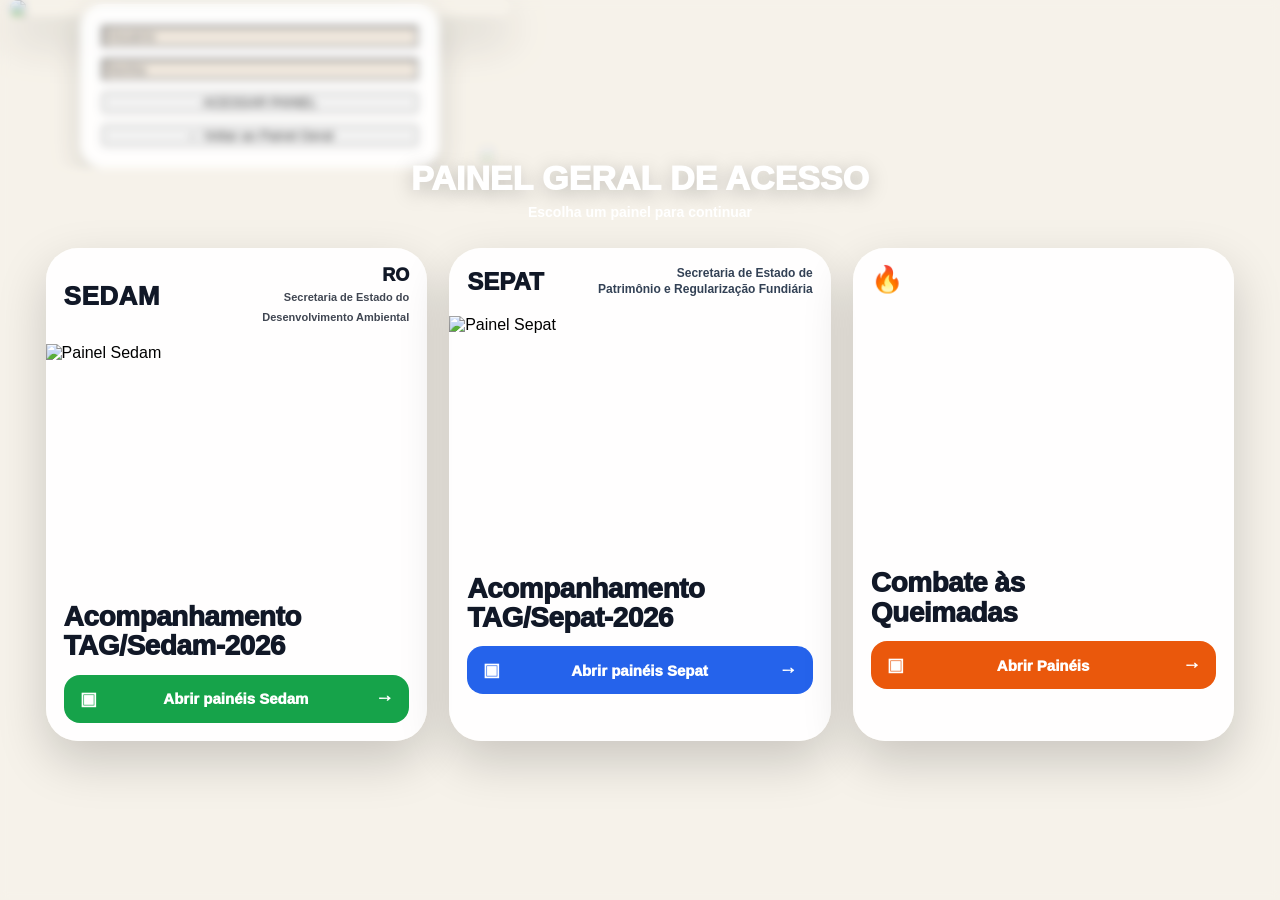
==== commit ba141cc4: "Update index.html" ====
--- a/index.html
+++ b/index.html
@@ -2,7 +2,7 @@
 <html lang="pt-BR">
 <head>
 <meta charset="UTF-8">
-<meta name="viewport" content="width=device-width,initial-scale=1.0">
+<meta name="viewport" content="width=device-width,initial-scale=1,maximum-scale=5,user-scalable=yes,viewport-fit=cover">
 <link rel="icon" href="data:,">
 <title>Painel de Acompanhamento TAGs/Sedam e Sepat 2026</title>
 <link rel="icon" href="/tags/assets/bg-monitoramento.png">
@@ -16,7 +16,7 @@
 <script src="https://cdn.jsdelivr.net/npm/chartjs-plugin-datalabels@2.0.0"></script>
 <script src="config.js"></script>
 
-<link rel="manifest" href="../manifest.json">
+<link rel="manifest" href="./manifest.json">
 <meta name="theme-color" content="#0f172a">
 <meta name="mobile-web-app-capable" content="yes">
 <meta name="apple-mobile-web-app-capable" content="yes">
@@ -36,40 +36,40 @@
 <div class="painel-geral-titulo">PAINEL GERAL DE ACESSO</div>
 <div class="painel-geral-subtitulo">Escolha um painel para continuar</div>
 <div class="painel-geral-grid">
-<div class="painel-card painel-card-sedam" onclick="abrirPainelSedam()">
+<div class="painel-card painel-card-sedam" role="button" tabindex="0" onclick="abrirPainelSedam()">
 <div class="painel-card-topo painel-topo-sedam">
 <div class="painel-logo-texto">SEDAM</div>
 <div class="painel-logo-ro">RO<br><span>Secretaria de Estado do<br>Desenvolvimento Ambiental</span></div>
 </div>
 <div class="painel-card-img">
-<img src="assets/sedam-card.png" class="painel-img-unificada">
+<img src="assets/sedam-card.png" class="painel-img-unificada" alt="Painel Sedam">
 </div>
 <div class="painel-card-base">
 <div class="painel-card-titulo sedam-cor">Acompanhamento<br>TAG/Sedam-2026</div>
-<button class="painel-card-btn btn-sedam"><span>▣</span><strong>Abrir painéis Sedam</strong><b>→</b></button>
-</div>
-</div>
-<div class="painel-card painel-card-sepat" onclick="abrirPainelSepat()">
+<button type="button" class="painel-card-btn btn-sedam" onclick="event.stopPropagation();abrirPainelSedam()"><span>▣</span><strong>Abrir painéis Sedam</strong><b>→</b></button>
+</div>
+</div>
+<div class="painel-card painel-card-sepat" role="button" tabindex="0" onclick="abrirPainelSepat()">
 <div class="painel-card-topo painel-topo-sepat">
 <div class="painel-logo-sepat">SEPAT</div>
 <div class="painel-logo-sub">Secretaria de Estado de<br>Patrimônio e Regularização Fundiária</div>
 </div>
 <div class="painel-card-img">
-<img src="assets/sepat-card.png" class="painel-img-unificada">
+<img src="assets/sepat-card.png" class="painel-img-unificada" alt="Painel Sepat">
 </div>
 <div class="painel-card-base">
 <div class="painel-card-titulo sepat-cor">Acompanhamento<br>TAG/Sepat-2026</div>
-<button class="painel-card-btn btn-sepat"><span>▣</span><strong>Abrir painéis Sepat</strong><b>→</b></button>
-</div>
-</div>
-<div class="painel-card painel-card-queimadas" onclick="abrirPainelQueimadas()">
+<button type="button" class="painel-card-btn btn-sepat" onclick="event.stopPropagation();abrirPainelSepat()"><span>▣</span><strong>Abrir painéis Sepat</strong><b>→</b></button>
+</div>
+</div>
+<div class="painel-card painel-card-queimadas" role="button" tabindex="0" onclick="abrirPainelQueimadas()">
 <div class="painel-card-topo painel-topo-queimadas">
 <div class="painel-logo-fogo">🔥</div>
 </div>
 <div class="painel-card-img painel-img-queimadas"></div>
 <div class="painel-card-base">
 <div class="painel-card-titulo queimadas-cor">Combate às<br>Queimadas</div>
-<button class="painel-card-btn btn-queimadas"><span>▣</span><strong>Abrir Painéis</strong><b>→</b></button>
+<button type="button" class="painel-card-btn btn-queimadas" onclick="event.stopPropagation();abrirPainelQueimadas()"><span>▣</span><strong>Abrir Painéis</strong><b>→</b></button>
 </div>
 </div>
 </div>
@@ -603,8 +603,48 @@
 
 </script>
 <script>
-if('serviceWorker' in navigator){
-navigator.serviceWorker.register('../sw.js');
+if ('serviceWorker' in navigator) {
+window.addEventListener('load', async ()=>{
+try{
+await navigator.serviceWorker.register('./sw.js',{
+scope:'./'
+})
+console.log('Service Worker registrado')
+}catch(e){
+console.error(e)
+}
+})
+}
+</script>
+<script>
+/*=========================================================
+001 PAINEL GERAL DE ACESSO
+=========================================================*/
+window.abrirPainelSedam=function(){
+const geral=document.getElementById('painel-geral-acesso')
+const login=document.getElementById('login-screen')
+const dashboard=document.getElementById('dashboard')
+if(geral){
+geral.classList.add('hidden')
+geral.style.display='none'
+}
+if(login){
+login.classList.remove('hidden')
+login.style.display='flex'
+login.style.visibility='visible'
+login.style.opacity='1'
+}
+if(dashboard){
+dashboard.classList.add('hidden')
+dashboard.style.display='none'
+}
+document.body.classList.add('login-bg')
+}
+window.abrirPainelSepat=function(){
+window.location.href='sepatindex.html'
+}
+window.abrirPainelQueimadas=function(){
+window.location.href='queimadas/index.html'
 }
 </script>
 </body>
--- a/css/style.css
+++ b/css/style.css
@@ -554,10 +554,29 @@
 /*=========================================================
 147 SEDAM.CSS FIXAR PAINEL NO ZOOM
 =========================================================*/
-html,body{width:100%!important;max-width:100%!important;overflow-x:hidden!important;background:#f5f0e6!important;}
-#dashboard{width:100%!important;max-width:100%!important;overflow-x:hidden!important;padding:0 8px!important;box-sizing:border-box!important;}
+html,body{
+width:100%!important;
+max-width:100%!important;
+overflow-x:auto!important;
+overflow-y:auto!important;
+background:#f5f0e6!important;
+-webkit-overflow-scrolling:touch;
+touch-action:pan-x pan-y pinch-zoom;
+}
+#dashboard{
+width:100%!important;
+max-width:100%!important;
+overflow:visible!important;
+padding:0 8px!important;
+box-sizing:border-box!important;
+}
 .topo-sedam-modern{width:100%!important;max-width:100%!important;overflow:hidden!important;}
-.tab-view{width:100%!important;max-width:100%!important;overflow-x:hidden!important;box-sizing:border-box!important;}
+.tab-view{
+width:100%!important;
+max-width:100%!important;
+overflow:visible!important;
+box-sizing:border-box!important;
+}
 #view-mensal{width:100%!important;max-width:100%!important;overflow-x:auto!important;overflow-y:hidden!important;padding-bottom:10px!important;border-radius:22px!important;}
 #view-mensal .table-wrap{width:100%!important;max-width:100%!important;overflow-x:auto!important;overflow-y:hidden!important;border-radius:22px!important;-webkit-overflow-scrolling:touch!important;}
 #view-mensal table{width:100%!important;table-layout:fixed!important;border-collapse:collapse!important;background:#fff!important;}
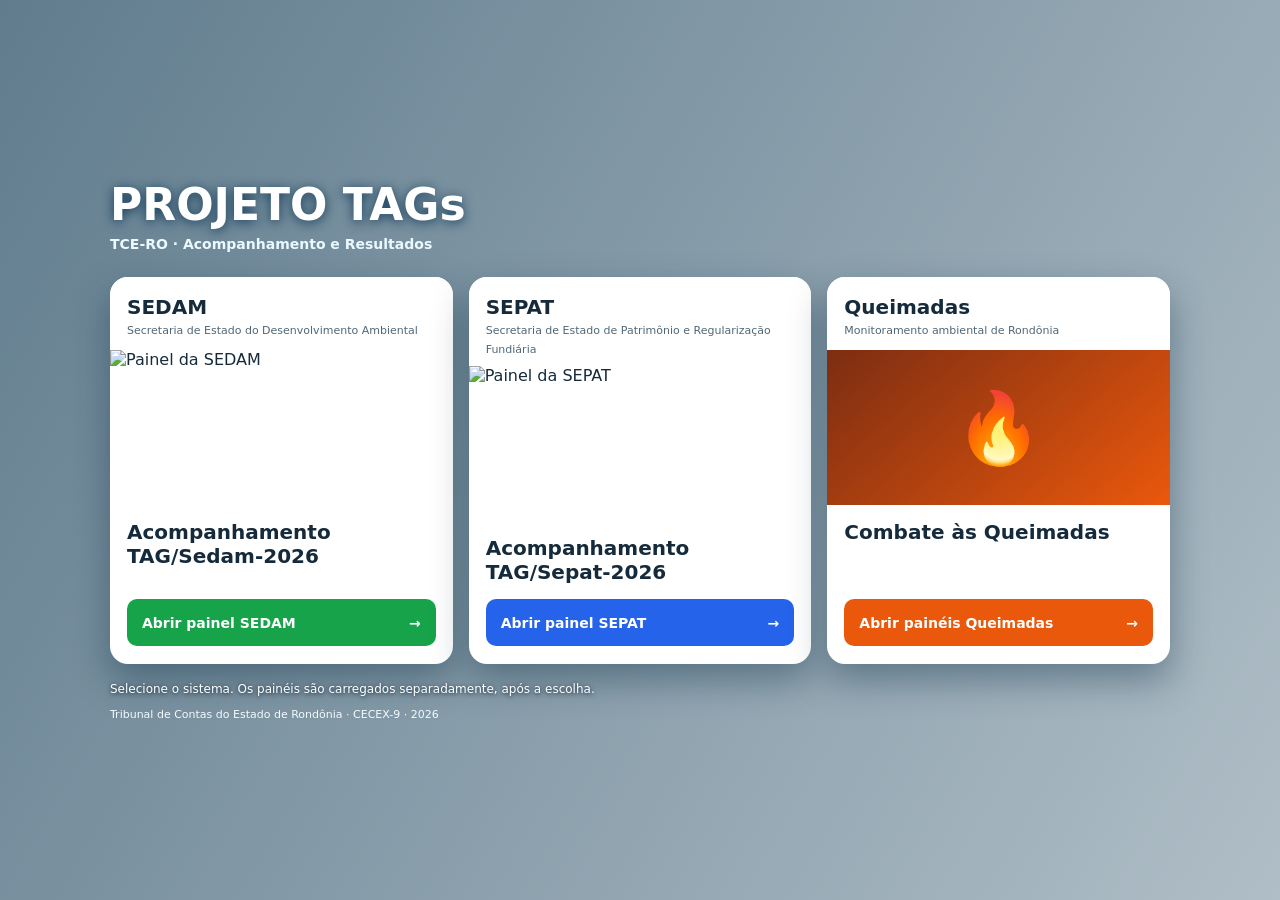
==== commit 22c520cf: "Encaminhar acesso principal à tela leve mantendo painel SEDAM intacto" ====
--- a/index.html
+++ b/index.html
@@ -1,6 +1,7 @@
 <!DOCTYPE html>
 <html lang="pt-BR">
 <head>
+<script>if(new URLSearchParams(location.search).get('painel')!=='sedam'){location.replace('./inicio.html'+location.search+location.hash)}</script>
 <meta charset="UTF-8">
 <meta name="viewport" content="width=device-width,initial-scale=1,maximum-scale=5,user-scalable=yes,viewport-fit=cover">
 <link rel="icon" href="data:,">
@@ -92,7 +93,7 @@
 <button onclick="login()" class="w-full bg-blue-600 hover:bg-blue-700 py-3 rounded-xl font-bold text-sm">
 ACESSAR PAINEL
 </button>
-<button onclick="voltarPainelGeral()" class="w-full bg-slate-700 hover:bg-slate-800 py-3 rounded-xl font-bold text-sm text-white">
+<button type="button" onclick="voltarPainelGeral()" class="w-full bg-slate-700 hover:bg-slate-800 py-3 rounded-xl font-bold text-sm text-white">
 ← Voltar ao Painel Geral
 </button>
 </div>
@@ -204,6 +205,7 @@
 
 <!-- 004 DASHBOARD -->
 <div id="view-dashboard" class="tab-view hidden">
+<p class="mb-4"><button onclick="switchTab('resumo')" class="bg-emerald-100 text-emerald-900 px-4 py-3 rounded-xl font-bold">Atualização documental de 10/11/2026 • Item 3.1 / ação 45, atas e despacho — consultar no Resumo</button></p>
 <div class="flex justify-end items-center gap-2 mb-4 flex-wrap">
 <button onclick="gerarPDFDashboard()" class="text-xs bg-red-600 hover:bg-red-700 text-white px-4 py-2 rounded-2xl font-black shadow inline-flex items-center justify-center">
 📄 PDF
@@ -312,6 +314,7 @@
 
 <!-- 005 RESUMO -->
 <div id="view-resumo" class="tab-view">
+<div data-sedam-documentos="sedam"></div>
 
 <div class="barra-topo-resumo">
 
@@ -647,5 +650,6 @@
 window.location.href='queimadas/index.html'
 }
 </script>
+<script src="./js/sedam-documentos-20261110.js?v=20261110-1"></script>
 </body>
 </html>
